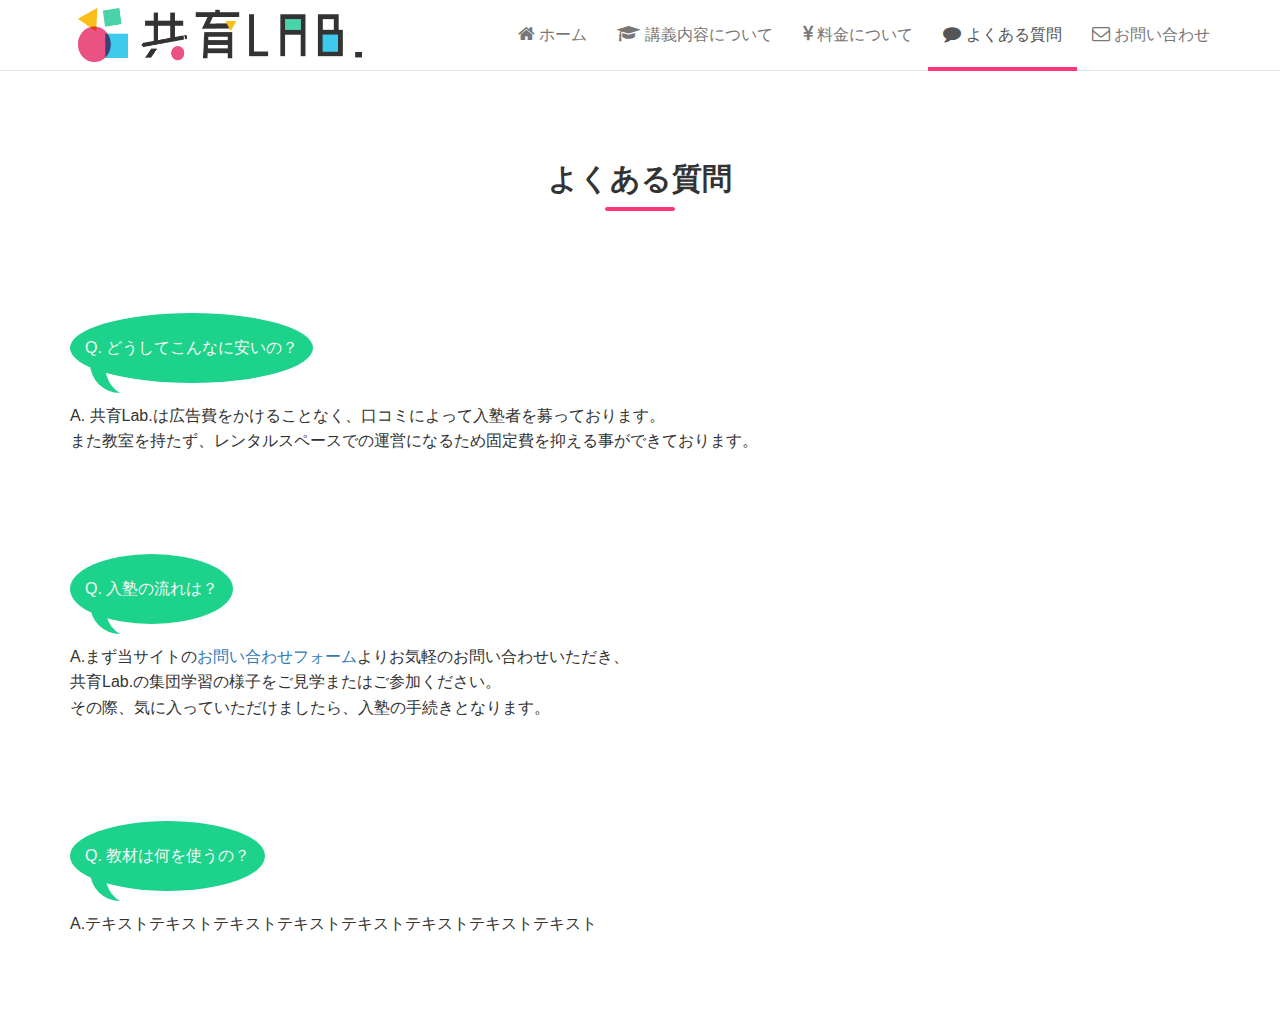
==== faq.html @ 5ba5624d "first commit" ====
<!DOCTYPE html>
<html lang="ja">
<head>
    <meta charset="utf-8">
    <meta http-equiv="X-UA-Compatible" content="IE=edge">
    <meta name="viewport" content="width=device-width, initial-scale=1">
    <title>よくある質問 - 共育Lab. | 名古屋市天白区植田にある塾</title>
    <link href="css/bootstrap.min.css" rel="stylesheet">
    <link href="css/font-awesome.min.css" rel="stylesheet">
    <link href="css/style.css" rel="stylesheet">
</head>
<body>
<nav class="navbar navbar-default navbar-fixed-top">
    <div class="container">
        <div class="navbar-header">
            <button type="button" class="navbar-toggle collapsed" data-toggle="collapse" data-target="#navbarEexample1">
                <span class="sr-only">Toggle navigation</span>
                <span class="icon-bar"></span>
                <span class="icon-bar"></span>
                <span class="icon-bar"></span>
            </button>
            <a class="" href="index.html">
                <img src="img/kyouiku_lab_logo.png" alt="共育Lab.（きょういくラボ）" class="logo">
            </a>
        </div>
        <div class="collapse navbar-collapse" id="navbarEexample1">
            <ul class="nav navbar-nav navbar-right">
                <li><a href="index.html"><i class="fa fa-home"></i> ホーム</a></li>
                <li><a href="content.html"><i class="fa fa-graduation-cap"></i> 講義内容について</a></li>
                <li><a href="price.html"><i class="fa fa-yen"></i> 料金について</a></li>
                <li class="active"><a href="faq.html"><i class="fa fa-comment"></i> よくある質問</a></li>
                <li><a href="https://docs.google.com/forms/d/e/1FAIpQLSdHtTIQLG31lf0bOzIUhfzrcK9xUkbNR55HdgjxBn910LlQYQ/viewform?usp=sf_link" target="_blank"><i class="fa fa-envelope-o"></i> お問い合わせ</a></li>
            </ul>
        </div>
    </div>
</nav>
<main>
    <section class="section hidden"></section>
    <section class="section text-center">
        <div class="section-head">
            <h2>よくある質問</h2>
            <span class="title-line title-line-red"></span>
        </div>
    </section>

    <section class="container price-faq">
        <div class="balloon-bottom-left">Q. どうしてこんなに安いの？</div>
        <div style="margin-top: 20px;">
            <span class="price-answer">A. 共育Lab.は広告費をかけることなく、口コミによって入塾者を募っております。<br>
            また教室を持たず、レンタルスペースでの運営になるため固定費を抑える事ができております。</span>
        </div>
    </section>
    <section class="container price-faq">
        <div class="balloon-bottom-left">Q. 入塾の流れは？</div>
        <div style="margin-top: 20px;">
            <span class="price-answer">
                A.まず当サイトの<a href="https://docs.google.com/forms/d/e/1FAIpQLSdHtTIQLG31lf0bOzIUhfzrcK9xUkbNR55HdgjxBn910LlQYQ/viewform?usp=sf_link" target="_blank">お問い合わせフォーム</a>よりお気軽のお問い合わせいただき、<br>
                共育Lab.の集団学習の様子をご見学またはご参加ください。<br>
                その際、気に入っていただけましたら、入塾の手続きとなります。
            </span>
        </div>
    </section>
    <section class="container price-faq">
        <div class="balloon-bottom-left">Q. 教材は何を使うの？</div>
        <div style="margin-top: 20px;">
            <span class="price-answer">
                A.テキストテキストテキストテキストテキストテキストテキストテキスト<br>
            </span>
        </div>
    </section>
</main>
<!-- jQuery (necessary for Bootstrap's JavaScript plugins) -->
<script src="https://ajax.googleapis.com/ajax/libs/jquery/1.12.4/jquery.min.js"></script>
<!-- Include all compiled plugins (below), or include individual files as needed -->
<script src="js/bootstrap.min.js"></script>
</body>
</html>
---- css/style.css ----
body{
    color: #333;
    font-size: 16px;
    line-height: 1.6;
    padding-top: 70px;
}
.header{
    border-bottom: 1px solid #eee;
}
.logo{
    max-width: 300px;
    height: 70px;
    padding: 8px;
}
.navbar{
    background-color: #ffffff;
     margin-bottom: 0;
}
.navbar i{
    font-size: 18px;
}
.navbar li.active:before{
    content: "";
    position: absolute;
    width: 100%;
    height: 4px;
    bottom: -1px;
    background-color: #FE3678;
    z-index: 1;
}
.navbar li.active > a{
    /*background-color: #00d19c !important;*/
    background-color: #fff !important;
}
.navbar-nav{
    margin: 0 -15px;
}
.navbar-nav>li>a{
    padding-top: 25px;
    padding-bottom: 25px;
}
.main-visual{
    background-color: #f6f6f6;
}
.main-visual .container{
    padding: 0;
}
.main-visual img{
    width: 100%;
}
.section{
    margin-top: 40px;
    padding: 40px 20px;
}
.section:nth-child(odd){
    background-color: #f6f6f6;
}
.section:last-child{
    margin-bottom: 80px;
}
.section h2{
    text-align: center;
    padding: 12px;
    margin: 0;
    font-weight: bold;
}
.section-head{
    text-align: center;
}
.title-line{
    display: inline-block;
    height: 4px;
    width: 70px;
    border-radius: 10px;
    background-color: #999;
    vertical-align: top;
}
.title-line-red{
    background-color: #FE3678;
}
.title-line-yellow{
    background-color: #FABF1B;
}
.title-line-green{
    background-color: #00d19c;
}
.title-line-blue{
    background-color: #00C7EF;
}
.about-us{
    text-align: center;
}
.about-us p{
    line-height: 1.8;
}
.study h3{
    text-align: center;
}
.study p{
    margin-bottom: 40px;
}
.study-img-wrap{
    text-align: center;
}
.study-img{
    width: 25%;
    min-width: 100px;
    max-width: 150px;
    min-height: 180px;
}
.study-img-calendar{
    width: 20%;
    min-width: 80px;
    max-width: 120px;
}
.teacher dt{
    margin-top: 20px;
}
.access p{
    text-align: left;
}
.iframe-content{
    position: relative;
    width: 100%;
    padding: 75% 0 0 0;
}
.iframe-content iframe{
    position: absolute;
    top: 0;
    left: 0;
    width: 100%;
    height: 100%;
}



/* price */
.red-line{
    background-color: #fe3678;
    color: #ffffff;
    font-size: 7.5vw;
    margin-top: 30px;
    margin-bottom: 30px;
}
.red-line small{
    font-size: 5vw;
    margin-top: 30px;
    display: block;
    line-height: 1.0;
}
.red-line strong{
    margin-top: 8px;
    margin-bottom: 30px;
    display: block;
    line-height: 1.0;
}

.price-table{
    margin-top: 96px;
}
.price-table table{
    box-shadow: 1px 3px 25px -10px rgba(0,0,0,0.7);
}

.price-table thead th{
    text-align: center;
    border: 3px solid #00C7EF !important;
}
.price-table tbody td{
    height: 80px;
    border: 3px solid #00C7EF !important;
}

.balloon-bottom-left {
    position: relative;
    display: inline-block;
    padding: 0 15px;
    width: auto;
    min-width: 115px;
    height: 70px;
    color: #F6F6F6;
    line-height: 70px;
    text-align: center;
    background-color: #1dd28b;
    border-radius: 60%;
}
.balloon-bottom-left:before {
    content: "";
    position: absolute;
    bottom: -10px; left: 20px;
    margin-left: 0;
    display: block;
    width: 30px;
    height: 30px;
    background-color: #1dd28b;
    border-radius: 0 30px 0 30px;
    z-index: -1;
}
.balloon-bottom-left:after {
    content: "";
    position: absolute;
    bottom: -5px; left: 30px;
    margin-left: 0;
    display: block;
    width: 30px;
    height: 30px;
    background: #FFF;
    border-radius: 0 30px 0 30px;
    z-index: -1;
    -webkit-transform: rotate(30deg);
    -moz-transform: rotate(30deg);
    -ms-transform: rotate(30deg);
    -o-transform: rotate(30deg);
    transform: rotate(30deg);
}

.price-faq{
    margin-top: 40px;
    margin-bottom: 100px;
}
.price{
    font-weight: bold;
}

.content-plus span{
    display: inline-block;
    padding: 30px 20px;
    font-size: 50px;
}

.content-plus .leaning{
    border: 1px solid #ddd;
    padding: 30px 20px;
    border-radius: 8px;
    font-size: 50px;
    background-color: #999;
    color: #ffffff;
    text-shadow: 0 2px 2px #555;
}

.content-plus .group-leaning{
    background-color: #00C7EF;
}
.content-plus .solo-leaning{
    background-color: #00D19C;
}
.blue-circle{
    color: #00C7EF;
}
.green-circle{
    color: #00D19C;
}




@media screen and (max-width:767px) {
    body{
        padding-top: 50px;
    }
    .navbar li.active:before{
        display: none;
    }
    .navbar li.active{
        background-color: #eee;
    }
    .navbar-nav>li>a {
        padding-top: 20px;
        padding-bottom: 20px;
    }
    .logo{
        height: 50px;
        margin-left: 10px;
    }
    .navbar-default .navbar-toggle {
        margin-top: 9px;
        border: none;
    }
    .iframe-content{
        position: relative;
        width: 100%;
        padding: 100% 0 0 0;
    }
    .leaning{
    }
    .content-plus .leaning{
        margin: 0 40px;
        padding: 20px 20px;
        font-size: 40px;
    }
    .content-plus span{
        padding: 15px 20px;
        font-size: 30px;
    }
    .navbar-nav li{
    }
    .navbar-nav li i {
        text-align: center;
        min-width: 40px;
    }
}
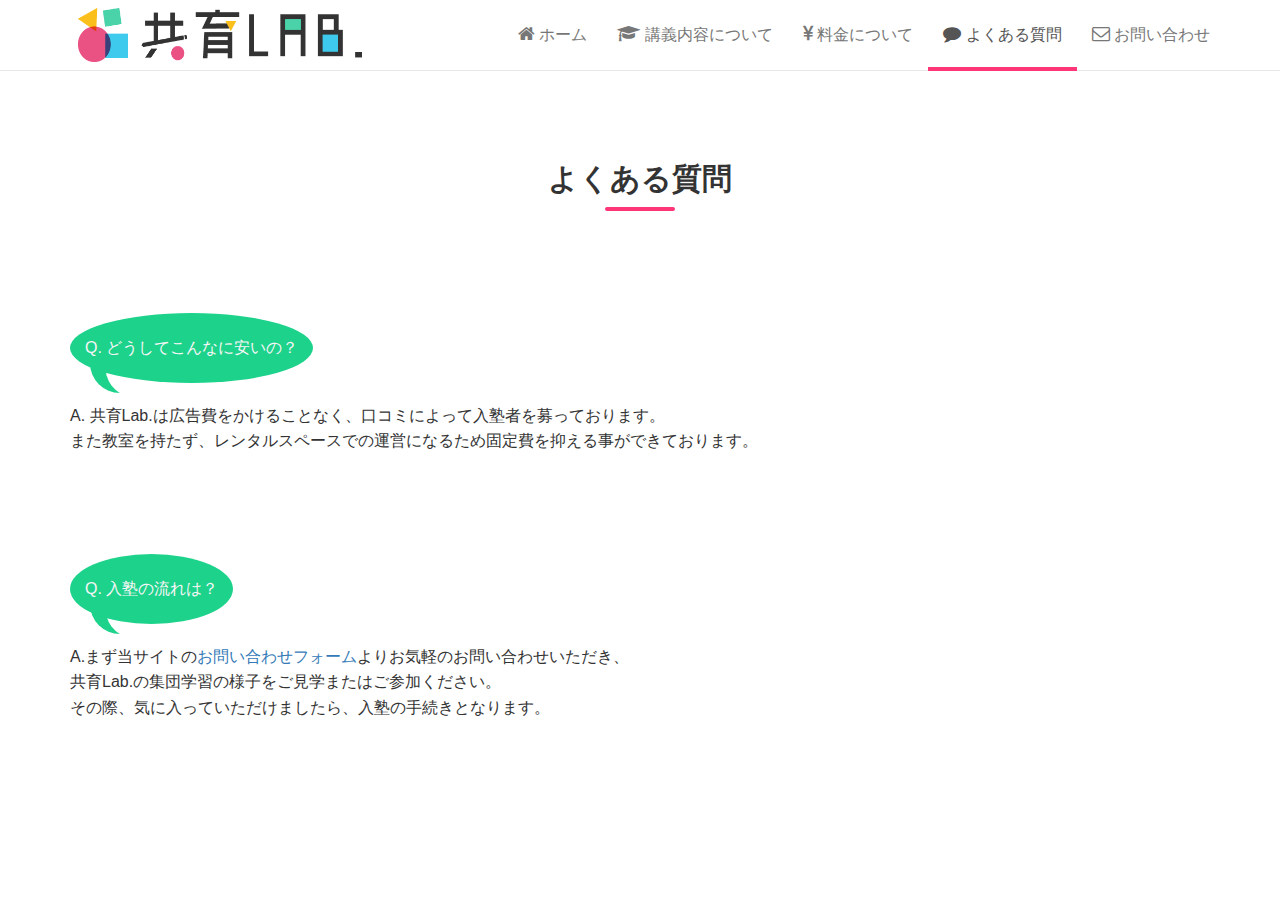
==== commit eababc20: "修正" ====
--- a/faq.html
+++ b/faq.html
@@ -60,18 +60,10 @@
             </span>
         </div>
     </section>
-    <section class="container price-faq">
-        <div class="balloon-bottom-left">Q. 教材は何を使うの？</div>
-        <div style="margin-top: 20px;">
-            <span class="price-answer">
-                A.テキストテキストテキストテキストテキストテキストテキストテキスト<br>
-            </span>
-        </div>
-    </section>
 </main>
 <!-- jQuery (necessary for Bootstrap's JavaScript plugins) -->
 <script src="https://ajax.googleapis.com/ajax/libs/jquery/1.12.4/jquery.min.js"></script>
 <!-- Include all compiled plugins (below), or include individual files as needed -->
 <script src="js/bootstrap.min.js"></script>
 </body>
-</html>+</html>
